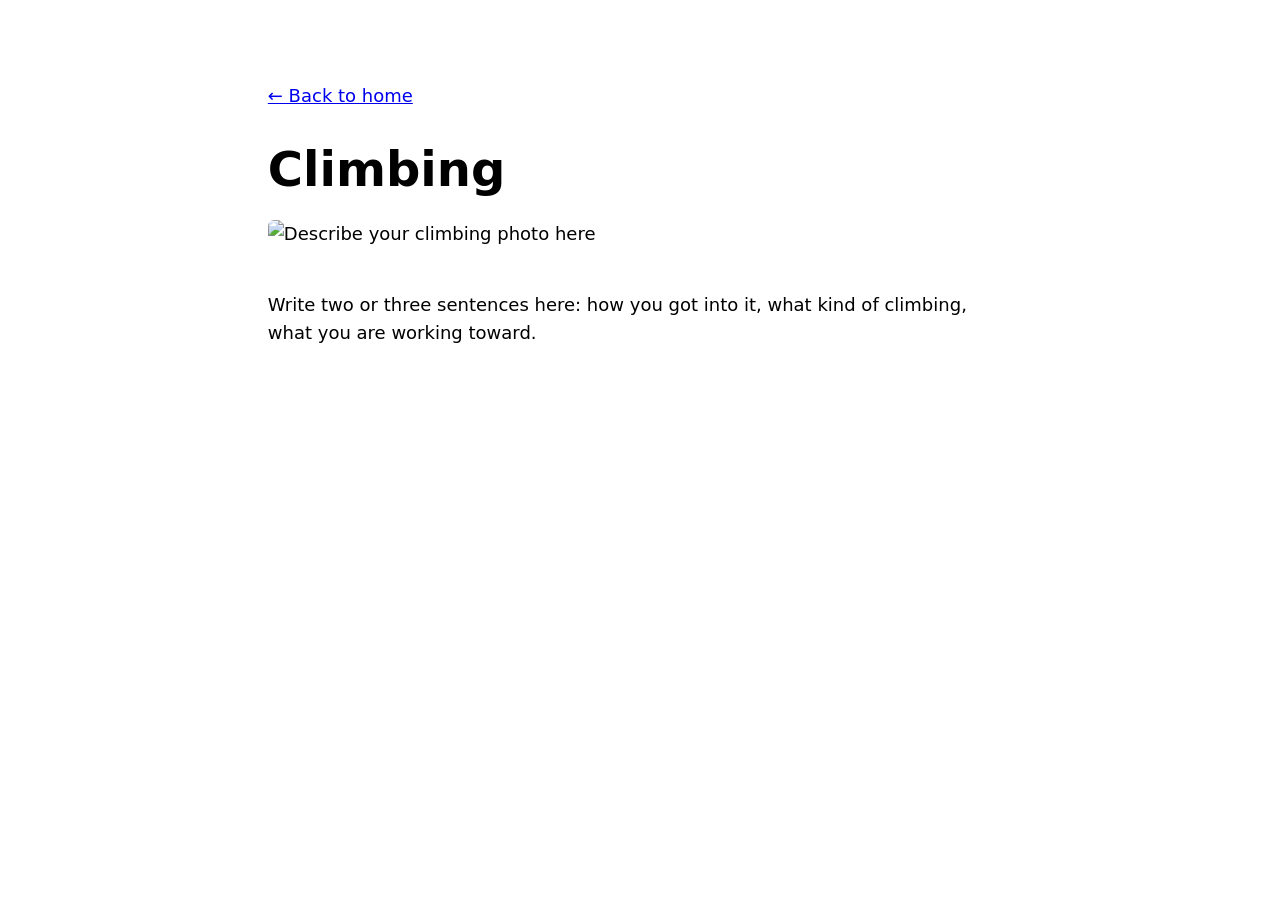
==== climbing.html @ eb4efe3a "Split site into a main page and one page per hobby" ====
<!doctype html>
<html lang="en">
<head>
  <meta charset="utf-8">
  <meta name="viewport" content="width=device-width, initial-scale=1">
  <title>Climbing</title>
  <link rel="stylesheet" href="style.css">
</head>
<body>

  <p><a href="index.html">&larr; Back to home</a></p>

  <h1>Climbing</h1>

  <!-- Add your photo or video: put the file in images/ and update src and alt. -->
  <img class="hero" src="images/climbing.jpg" alt="Describe your climbing photo here">

  <p>
    Write two or three sentences here: how you got into it, what kind of climbing,
    what you are working toward.
  </p>

</body>
</html>
---- style.css ----
/* A deliberately small starting point.
   It exists to prove one thing: this file is loading.
   If you can see spacing and a readable line length, the path in index.html works.

   Delete all of it whenever you want. */

:root {
  /* Makes the page follow the reader's light or dark mode setting, for free. */
  color-scheme: light dark;
}

body {
  font-family: system-ui, -apple-system, "Segoe UI", Roboto, sans-serif;

  /* 65ch caps the line at about 65 characters. Long lines are genuinely hard
     to read, and this single rule does more for legibility than anything else
     in this file. */
  max-width: 65ch;

  margin: 0 auto;
  padding: 4rem 1.5rem;
  line-height: 1.6;
  font-size: 1.125rem;
}

h1 {
  font-size: 3rem;
  line-height: 1.1;
  margin-bottom: 1.5rem;
}

p {
  margin-bottom: 1.5rem;
}

h2 {
  font-size: 1.6rem;
  line-height: 1.2;
  margin-top: 3rem;
  margin-bottom: 1rem;
}

nav ul {
  list-style: none;
  padding: 0;
  margin: 0 0 1.5rem;
  display: flex;
  flex-wrap: wrap;
  gap: 0.5rem 1rem;
}

section {
  scroll-margin-top: 1.5rem;
}

/* The main page (index.html) carries class="home" and gets a wider column so the
   hobby list has room. Hobby pages keep the plain 65ch body for readable text. */
body.home {
  max-width: 80ch;
}

.hobby-list {
  list-style: none;
  padding: 0;
  margin: 2rem 0;
}

.hobby-list li {
  margin-bottom: 1rem;
}

/* Put the thumbnail and the hobby name on one line. */
.hobby-list a {
  display: flex;
  align-items: center;
  gap: 0.75rem;
}

/* Fix the thumbnail to a square box and crop to fill, so a photo of any shape
   still lines up with the others. */
.hobby-list img {
  width: 64px;
  height: 64px;
  object-fit: cover;
  border-radius: 6px;
}

/* The photo or video at the top of a hobby page: full column width, keeps its
   own aspect ratio. */
img.hero {
  width: 100%;
  height: auto;
  border-radius: 6px;
  margin: 0 0 1.5rem;
}
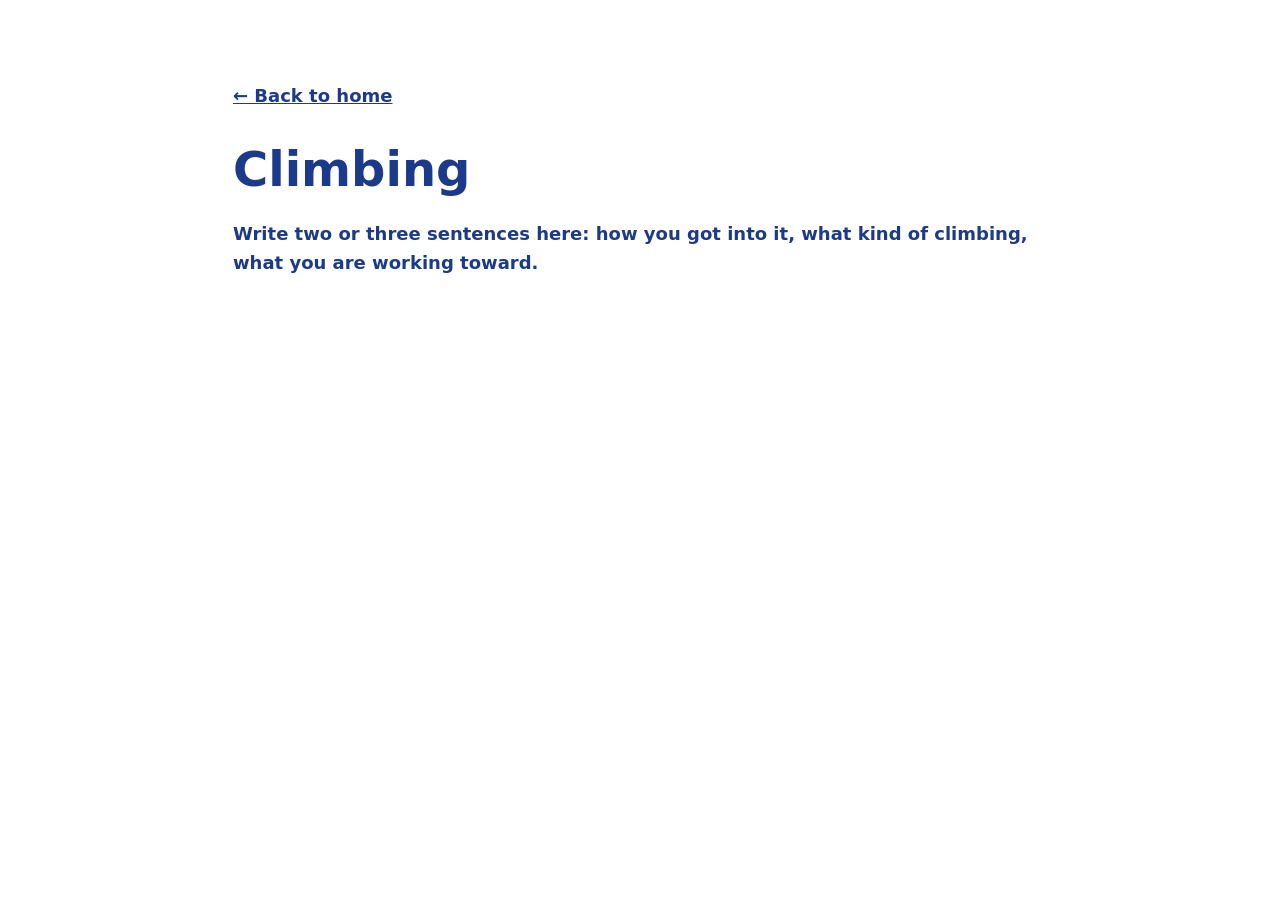
==== commit b64b637e: "Add per-hobby image folders and gallery.py Each hobby now has an images/<hobby>/ folder with a capti" ====
--- a/climbing.html
+++ b/climbing.html
@@ -12,13 +12,24 @@
 
   <h1>Climbing</h1>
 
-  <!-- Add your photo or video: put the file in images/ and update src and alt. -->
-  <img class="hero" src="images/climbing.jpg" alt="Describe your climbing photo here">
+  <!--
+    Photos: drop image files into images/climbing/, add a line for each to
+    images/climbing/captions.txt, then run  python3 gallery.py
+    It fills in the hero image below and the gallery lower down, rewriting only
+    the text between the start/end markers. Edit freely around them.
+  -->
+  <!-- hero:start -->
+  <!-- No photo yet. Add files to images/climbing/ and run python3 gallery.py -->
+  <!-- hero:end -->
 
   <p>
     Write two or three sentences here: how you got into it, what kind of climbing,
     what you are working toward.
   </p>
 
+  <!-- gallery:start -->
+  <!-- No photos yet. Add files to images/climbing/ and run python3 gallery.py -->
+  <!-- gallery:end -->
+
 </body>
 </html>
--- a/style.css
+++ b/style.css
@@ -5,8 +5,12 @@
    Delete all of it whenever you want. */
 
 :root {
-  /* Makes the page follow the reader's light or dark mode setting, for free. */
-  color-scheme: light dark;
+  /* Force a light page: this theme is white background, blue text, and should
+     not follow a reader's dark mode setting. */
+  color-scheme: light;
+
+  /* The one blue used everywhere: dark enough to read as bold text on white. */
+  --blue: #1b3a8a;
 }
 
 body {
@@ -21,12 +25,19 @@
   padding: 4rem 1.5rem;
   line-height: 1.6;
   font-size: 1.125rem;
+
+  /* Blue-and-white theme. Every element inherits colour and weight from body,
+     so this one place makes all the text bold blue on a white page. */
+  background: #ffffff;
+  color: var(--blue);
+  font-weight: 700;
 }
 
 h1 {
   font-size: 3rem;
   line-height: 1.1;
   margin-bottom: 1.5rem;
+  color: var(--blue);
 }
 
 p {
@@ -38,6 +49,14 @@
   line-height: 1.2;
   margin-top: 3rem;
   margin-bottom: 1rem;
+  color: var(--blue);
+}
+
+/* Links stay the theme blue but keep their underline, so they read as links
+   and not just more bold text. */
+a {
+  color: var(--blue);
+  text-decoration: underline;
 }
 
 nav ul {
@@ -93,3 +112,25 @@
   border-radius: 6px;
   margin: 0 0 1.5rem;
 }
+
+/* Photo grid on a hobby page. gallery.py fills the <ul class="gallery"> from the
+   files in images/<hobby>/. auto-fill makes as many columns as fit, each at
+   least 160px wide, so the grid reflows from one column on a phone to several on
+   a laptop with no media query. */
+.gallery {
+  list-style: none;
+  padding: 0;
+  margin: 0 0 1.5rem;
+  display: grid;
+  grid-template-columns: repeat(auto-fill, minmax(160px, 1fr));
+  gap: 8px;
+}
+
+/* Crop each photo to a uniform 4:3 cell instead of stretching it, so mixed
+   portrait and landscape shots still line up. */
+.gallery img {
+  width: 100%;
+  aspect-ratio: 4 / 3;
+  object-fit: cover;
+  border-radius: 6px;
+}
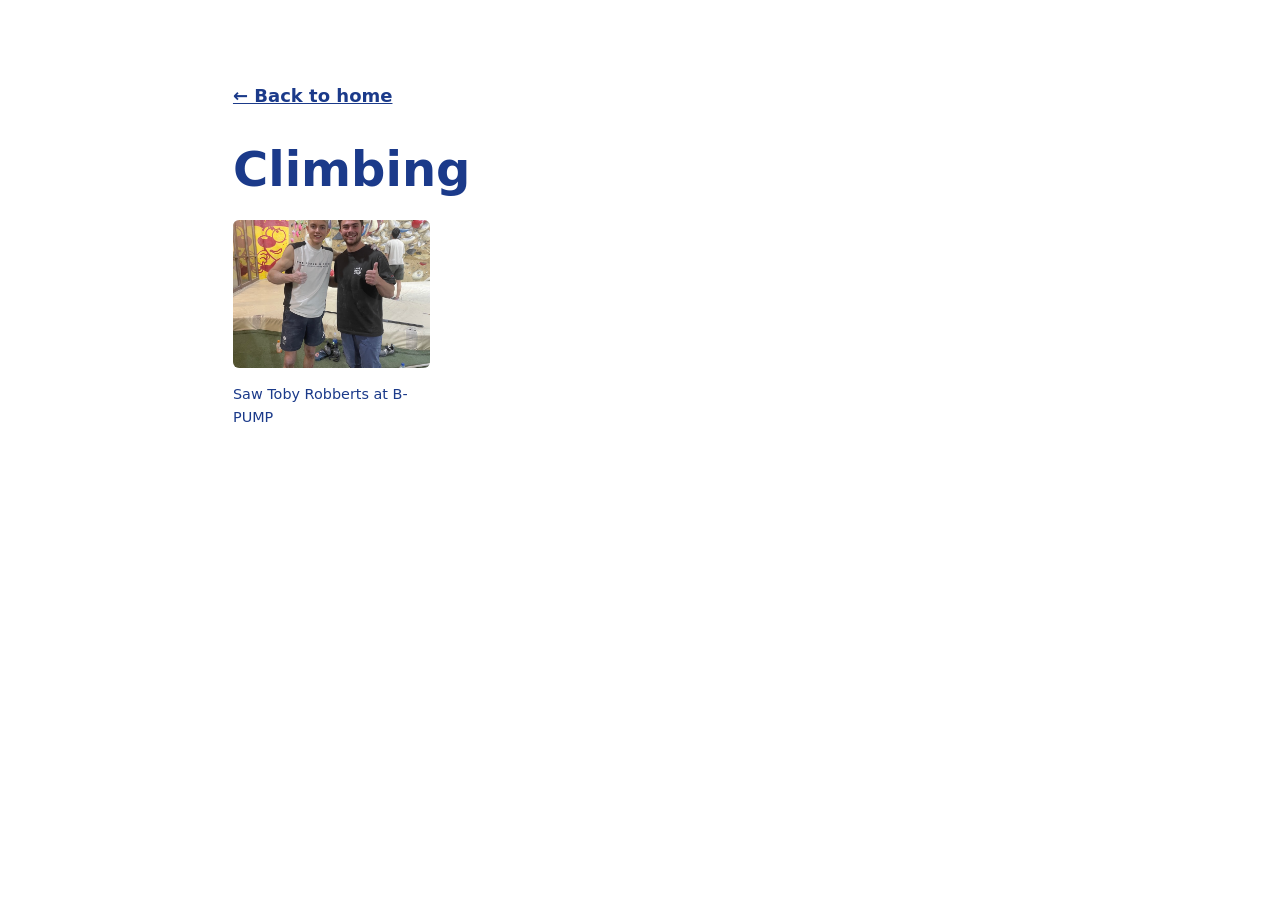
==== commit 1d9a88d9: "Drop hero image, add bottom media grid with video support Hobby pages now put the heading and descri" ====
--- a/climbing.html
+++ b/climbing.html
@@ -12,23 +12,26 @@
 
   <h1>Climbing</h1>
 
+  <!-- lead:start -->
+  <!-- Write this page's description in images/climbing/description.txt, then run python3 gallery.py -->
+  <!-- lead:end -->
+
   <!--
-    Photos: drop image files into images/climbing/, add a line for each to
-    images/climbing/captions.txt, then run  python3 gallery.py
-    It fills in the hero image below and the gallery lower down, rewriting only
-    the text between the start/end markers. Edit freely around them.
+    Photos and videos: drop files into images/climbing/, add a line for each to
+    images/climbing/captions.txt (filename | caption), and write this page's
+    description in images/climbing/description.txt. Then run  python3 gallery.py
+    Everything shows in one grid at the bottom. The script rewrites only the text
+    between the start/end markers, so edit freely around them.
   -->
-  <!-- hero:start -->
-  <!-- No photo yet. Add files to images/climbing/ and run python3 gallery.py -->
-  <!-- hero:end -->
-
-  <p>
-    Write two or three sentences here: how you got into it, what kind of climbing,
-    what you are working toward.
-  </p>
-
   <!-- gallery:start -->
-  <!-- No photos yet. Add files to images/climbing/ and run python3 gallery.py -->
+  <ul class="gallery">
+    <li>
+      <figure>
+        <img src="images/climbing/4B75F311-D1F3-4174-B4D2-8FD5E62AE08F_1_105_c.jpeg" alt="Saw Toby Robberts at B-PUMP">
+        <figcaption>Saw Toby Robberts at B-PUMP</figcaption>
+      </figure>
+    </li>
+  </ul>
   <!-- gallery:end -->
 
 </body>
--- a/style.css
+++ b/style.css
@@ -104,13 +104,11 @@
   border-radius: 6px;
 }
 
-/* The photo or video at the top of a hobby page: full column width, keeps its
-   own aspect ratio. */
-img.hero {
-  width: 100%;
-  height: auto;
-  border-radius: 6px;
-  margin: 0 0 1.5rem;
+/* The page description under a hobby heading, from description.txt. Normal
+   weight so it reads as prose against the bold body text. */
+p.lead {
+  font-weight: 400;
+  margin-top: 0;
 }
 
 /* Photo grid on a hobby page. gallery.py fills the <ul class="gallery"> from the
@@ -126,11 +124,24 @@
   gap: 8px;
 }
 
-/* Crop each photo to a uniform 4:3 cell instead of stretching it, so mixed
-   portrait and landscape shots still line up. */
-.gallery img {
+.gallery figure {
+  margin: 0;
+}
+
+/* Crop each photo (and size each video) to a uniform 4:3 cell instead of
+   stretching it, so mixed portrait and landscape shots still line up. */
+.gallery img,
+.gallery video {
   width: 100%;
   aspect-ratio: 4 / 3;
   object-fit: cover;
   border-radius: 6px;
 }
+
+/* The visible caption under a photo, taken from captions.txt. Lighter than the
+   bold body text so it reads as a caption. */
+figcaption {
+  margin-top: 0.4rem;
+  font-size: 0.9rem;
+  font-weight: 400;
+}
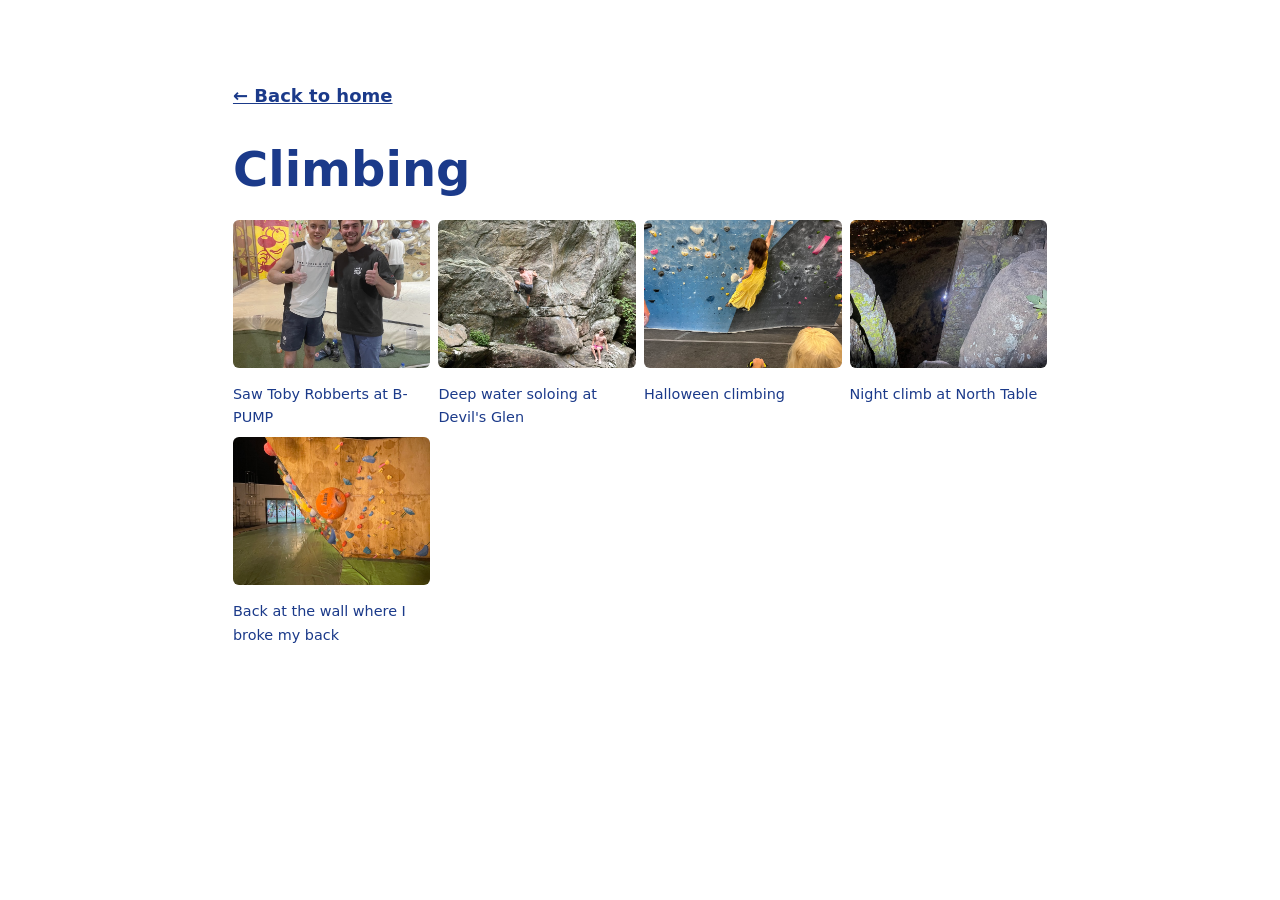
==== commit 6f38428f: "Add climbing, parkour, and tennis photos with captions Removed a few Live Photo stills that were mea" ====
--- a/climbing.html
+++ b/climbing.html
@@ -31,6 +31,30 @@
         <figcaption>Saw Toby Robberts at B-PUMP</figcaption>
       </figure>
     </li>
+    <li>
+      <figure>
+        <img src="images/climbing/4D29E7E4-F9E9-4D4D-A57E-E1B86F4B0C47_1_105_c.jpeg" alt="Deep water soloing at Devil&#x27;s Glen">
+        <figcaption>Deep water soloing at Devil&#x27;s Glen</figcaption>
+      </figure>
+    </li>
+    <li>
+      <figure>
+        <img src="images/climbing/868D5A21-B8AD-410B-8319-9B3877476BF7_1_102_o.jpeg" alt="Halloween climbing">
+        <figcaption>Halloween climbing</figcaption>
+      </figure>
+    </li>
+    <li>
+      <figure>
+        <img src="images/climbing/BEA57572-B3FA-4F4E-9CFF-D58DFBC645FB_1_105_c.jpeg" alt="Night climb at North Table">
+        <figcaption>Night climb at North Table</figcaption>
+      </figure>
+    </li>
+    <li>
+      <figure>
+        <img src="images/climbing/DDF55809-1912-4C48-B3CA-0DBA7BBFCE35_1_105_c.jpeg" alt="Back at the wall where I broke my back">
+        <figcaption>Back at the wall where I broke my back</figcaption>
+      </figure>
+    </li>
   </ul>
   <!-- gallery:end -->
 
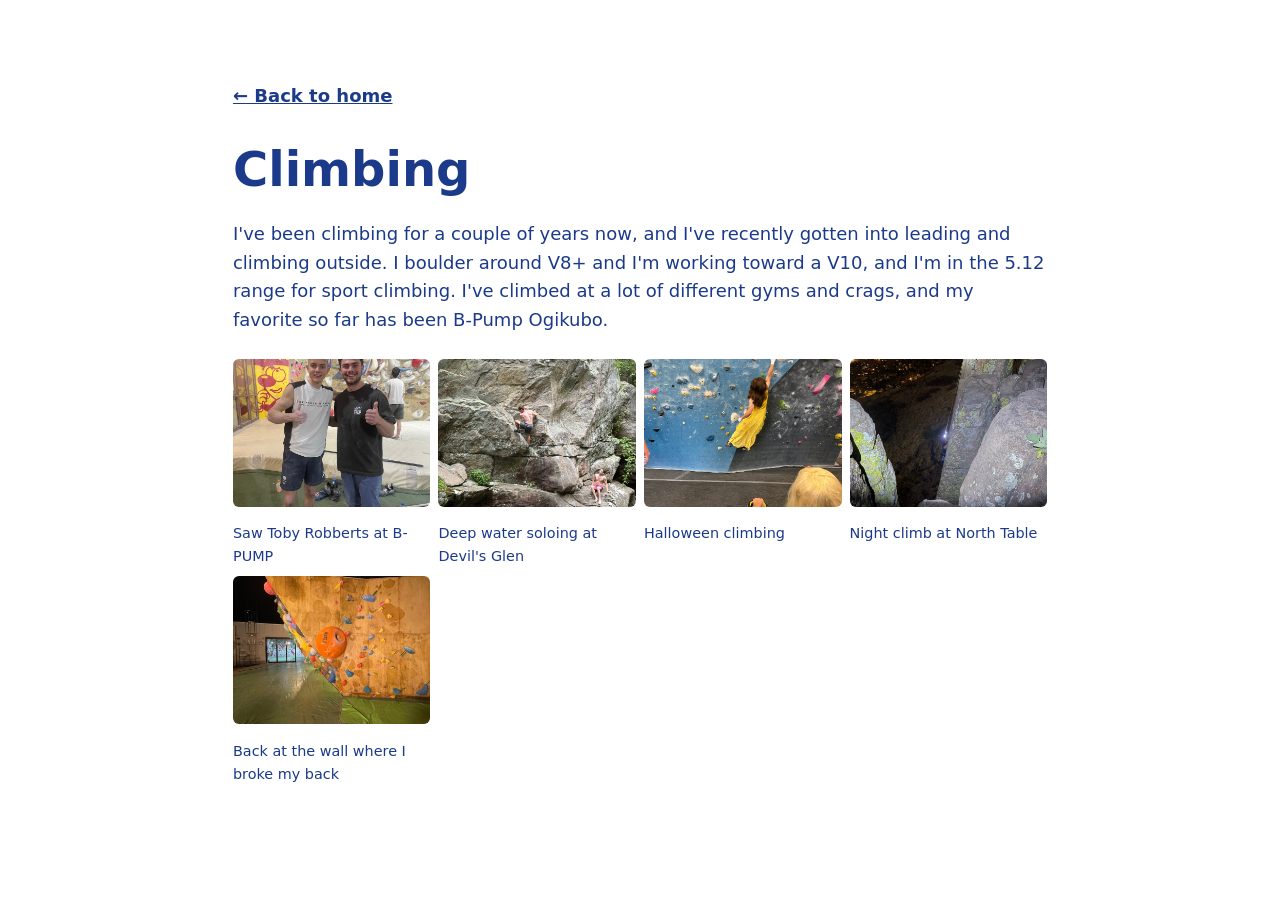
==== commit 5c386641: "Write the home page intro and the four hobby descriptions" ====
--- a/climbing.html
+++ b/climbing.html
@@ -13,7 +13,7 @@
   <h1>Climbing</h1>
 
   <!-- lead:start -->
-  <!-- Write this page's description in images/climbing/description.txt, then run python3 gallery.py -->
+  <p class="lead">I&#x27;ve been climbing for a couple of years now, and I&#x27;ve recently gotten into leading and climbing outside. I boulder around V8+ and I&#x27;m working toward a V10, and I&#x27;m in the 5.12 range for sport climbing. I&#x27;ve climbed at a lot of different gyms and crags, and my favorite so far has been B-Pump Ogikubo.</p>
   <!-- lead:end -->
 
   <!--
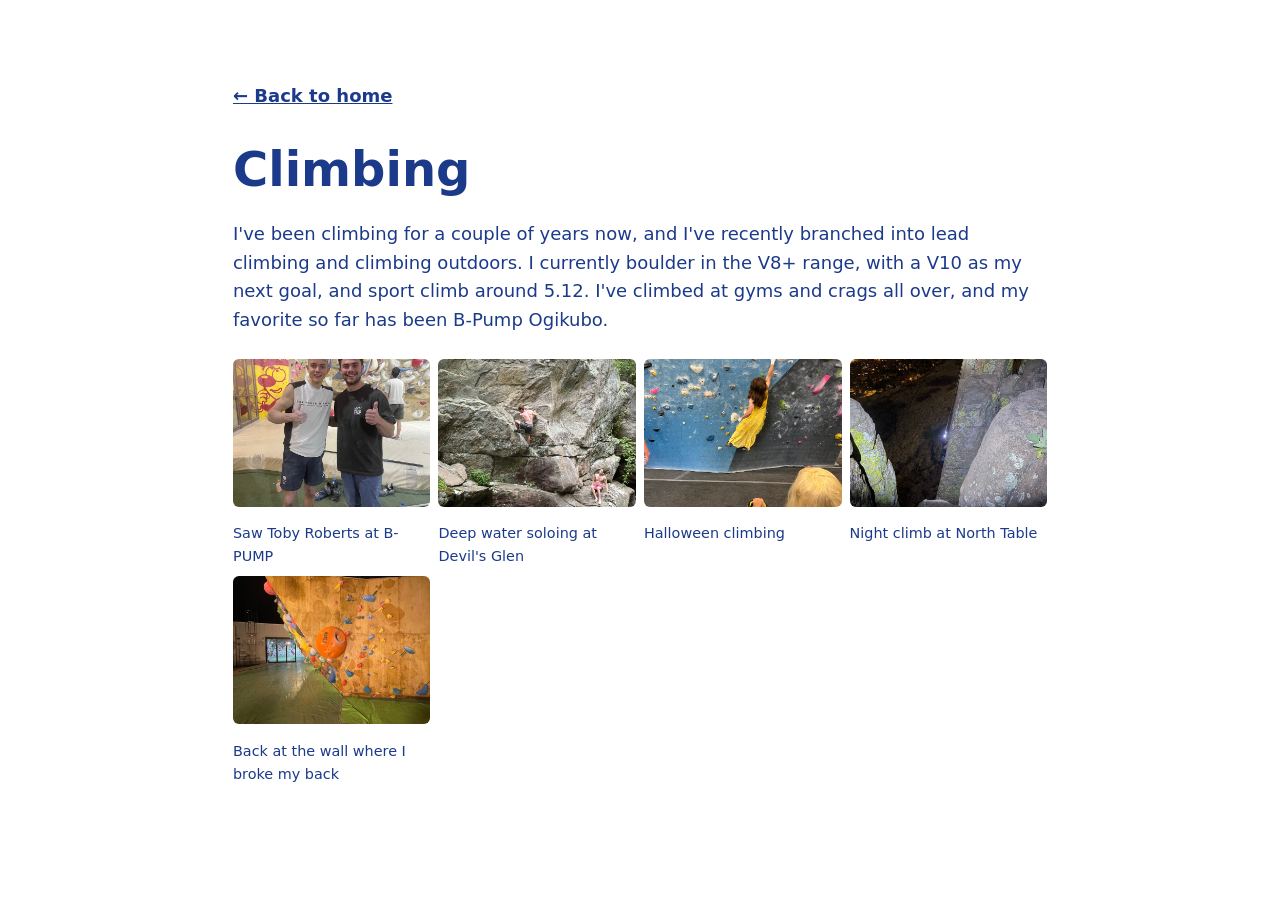
==== commit cb151482: "Add hiking, weightlifting, content creation, and misc pages Also reworded the existing hobby descrip" ====
--- a/climbing.html
+++ b/climbing.html
@@ -13,7 +13,7 @@
   <h1>Climbing</h1>
 
   <!-- lead:start -->
-  <p class="lead">I&#x27;ve been climbing for a couple of years now, and I&#x27;ve recently gotten into leading and climbing outside. I boulder around V8+ and I&#x27;m working toward a V10, and I&#x27;m in the 5.12 range for sport climbing. I&#x27;ve climbed at a lot of different gyms and crags, and my favorite so far has been B-Pump Ogikubo.</p>
+  <p class="lead">I&#x27;ve been climbing for a couple of years now, and I&#x27;ve recently branched into lead climbing and climbing outdoors. I currently boulder in the V8+ range, with a V10 as my next goal, and sport climb around 5.12. I&#x27;ve climbed at gyms and crags all over, and my favorite so far has been B-Pump Ogikubo.</p>
   <!-- lead:end -->
 
   <!--
@@ -27,8 +27,8 @@
   <ul class="gallery">
     <li>
       <figure>
-        <img src="images/climbing/4B75F311-D1F3-4174-B4D2-8FD5E62AE08F_1_105_c.jpeg" alt="Saw Toby Robberts at B-PUMP">
-        <figcaption>Saw Toby Robberts at B-PUMP</figcaption>
+        <img src="images/climbing/4B75F311-D1F3-4174-B4D2-8FD5E62AE08F_1_105_c.jpeg" alt="Saw Toby Roberts at B-PUMP">
+        <figcaption>Saw Toby Roberts at B-PUMP</figcaption>
       </figure>
     </li>
     <li>
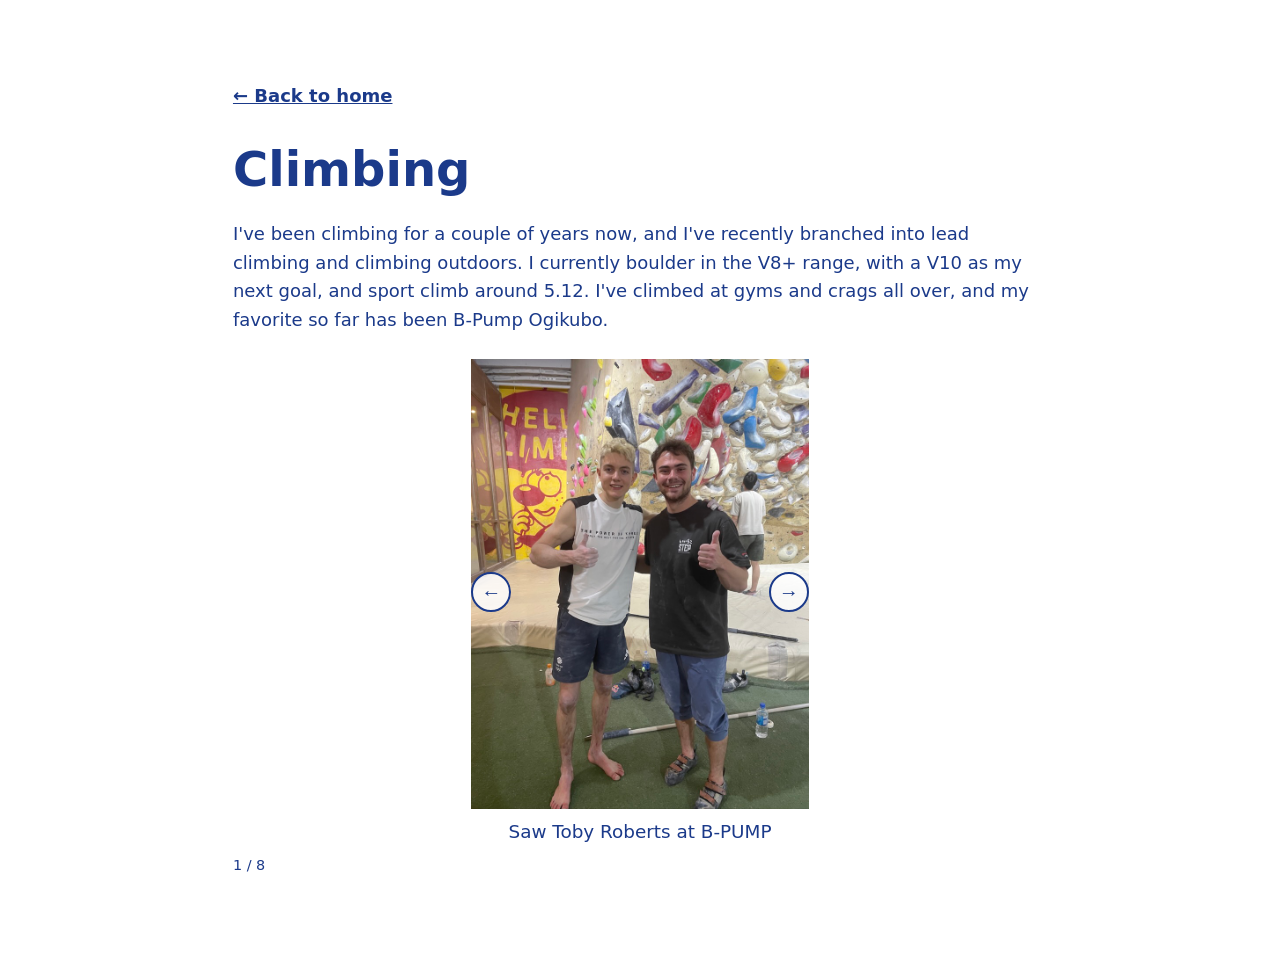
==== commit 8af9f95d: "Replace the photo grid with a one-at-a-time carousel Each hobby page now shows one photo or video at" ====
--- a/climbing.html
+++ b/climbing.html
@@ -24,39 +24,45 @@
     between the start/end markers, so edit freely around them.
   -->
   <!-- gallery:start -->
-  <ul class="gallery">
-    <li>
-      <figure>
-        <img src="images/climbing/4B75F311-D1F3-4174-B4D2-8FD5E62AE08F_1_105_c.jpeg" alt="Saw Toby Roberts at B-PUMP">
-        <figcaption>Saw Toby Roberts at B-PUMP</figcaption>
-      </figure>
-    </li>
-    <li>
-      <figure>
-        <img src="images/climbing/4D29E7E4-F9E9-4D4D-A57E-E1B86F4B0C47_1_105_c.jpeg" alt="Deep water soloing at Devil&#x27;s Glen">
-        <figcaption>Deep water soloing at Devil&#x27;s Glen</figcaption>
-      </figure>
-    </li>
-    <li>
-      <figure>
-        <img src="images/climbing/868D5A21-B8AD-410B-8319-9B3877476BF7_1_102_o.jpeg" alt="Halloween climbing">
-        <figcaption>Halloween climbing</figcaption>
-      </figure>
-    </li>
-    <li>
-      <figure>
-        <img src="images/climbing/BEA57572-B3FA-4F4E-9CFF-D58DFBC645FB_1_105_c.jpeg" alt="Night climb at North Table">
-        <figcaption>Night climb at North Table</figcaption>
-      </figure>
-    </li>
-    <li>
-      <figure>
-        <img src="images/climbing/DDF55809-1912-4C48-B3CA-0DBA7BBFCE35_1_105_c.jpeg" alt="Back at the wall where I broke my back">
-        <figcaption>Back at the wall where I broke my back</figcaption>
-      </figure>
-    </li>
-  </ul>
+  <div class="carousel">
+    <figure class="carousel-slide">
+      <img src="images/climbing/4B75F311-D1F3-4174-B4D2-8FD5E62AE08F_1_105_c.jpeg" alt="Saw Toby Roberts at B-PUMP">
+      <figcaption>Saw Toby Roberts at B-PUMP</figcaption>
+    </figure>
+    <figure class="carousel-slide" hidden>
+      <img src="images/climbing/4D29E7E4-F9E9-4D4D-A57E-E1B86F4B0C47_1_105_c.jpeg" alt="Deep water soloing at Devil&#x27;s Glen">
+      <figcaption>Deep water soloing at Devil&#x27;s Glen</figcaption>
+    </figure>
+    <figure class="carousel-slide" hidden>
+      <img src="images/climbing/868D5A21-B8AD-410B-8319-9B3877476BF7_1_102_o.jpeg" alt="Halloween climbing">
+      <figcaption>Halloween climbing</figcaption>
+    </figure>
+    <figure class="carousel-slide" hidden>
+      <img src="images/climbing/BEA57572-B3FA-4F4E-9CFF-D58DFBC645FB_1_105_c.jpeg" alt="Night climb at North Table">
+      <figcaption>Night climb at North Table</figcaption>
+    </figure>
+    <figure class="carousel-slide" hidden>
+      <img src="images/climbing/DDF55809-1912-4C48-B3CA-0DBA7BBFCE35_1_105_c.jpeg" alt="Back at the wall where I broke my back">
+      <figcaption>Back at the wall where I broke my back</figcaption>
+    </figure>
+    <figure class="carousel-slide" hidden>
+      <img src="images/climbing/IMG_1569.JPG" alt="Built my own climbing wall in my room">
+      <figcaption>Built my own climbing wall in my room</figcaption>
+    </figure>
+    <figure class="carousel-slide" hidden>
+      <video src="images/climbing/IMG_1852.mp4" controls></video>
+      <figcaption>Fun dynamic climb at B-Pump</figcaption>
+    </figure>
+    <figure class="carousel-slide" hidden>
+      <video src="images/climbing/IMG_7236.mp4" controls></video>
+      <figcaption>Cool dyno at the Mines Rec</figcaption>
+    </figure>
+    <button type="button" class="carousel-prev" aria-label="Previous">&larr;</button>
+    <button type="button" class="carousel-next" aria-label="Next">&rarr;</button>
+    <p class="carousel-counter">1 / 8</p>
+  </div>
   <!-- gallery:end -->
 
+  <script src="carousel.js"></script>
 </body>
 </html>
--- a/style.css
+++ b/style.css
@@ -111,37 +111,72 @@
   margin-top: 0;
 }
 
-/* Photo grid on a hobby page. gallery.py fills the <ul class="gallery"> from the
-   files in images/<hobby>/. auto-fill makes as many columns as fit, each at
-   least 160px wide, so the grid reflows from one column on a phone to several on
-   a laptop with no media query. */
-.gallery {
-  list-style: none;
-  padding: 0;
+/* One-at-a-time photo/video viewer on a hobby page. gallery.py fills the
+   .carousel div with one <figure class="carousel-slide"> per file; all but the
+   first start with the hidden attribute, and carousel.js shows one slide at a
+   time as the prev/next buttons are clicked. */
+.carousel {
+  position: relative;
   margin: 0 0 1.5rem;
-  display: grid;
-  grid-template-columns: repeat(auto-fill, minmax(160px, 1fr));
-  gap: 8px;
 }
 
-.gallery figure {
+.carousel-slide {
   margin: 0;
 }
 
-/* Crop each photo (and size each video) to a uniform 4:3 cell instead of
-   stretching it, so mixed portrait and landscape shots still line up. */
-.gallery img,
-.gallery video {
+/* Fixed height, same for every photo or video, so a tall portrait shot still
+   leaves the caption, arrows, and counter visible without scrolling.
+   object-fit: contain shows the whole photo with no cropping, which can
+   letterbox a portrait shot (empty space left/right); carousel.js measures
+   that gap after each slide loads and moves the arrows in to sit flush
+   against the actual visible photo instead of the outer box. */
+.carousel-slide img,
+.carousel-slide video {
   width: 100%;
-  aspect-ratio: 4 / 3;
-  object-fit: cover;
+  height: 50vh;
+  object-fit: contain;
   border-radius: 6px;
+  display: block;
+}
+
+/* Round prev/next buttons, overlaid on the sides of the image. */
+.carousel-prev,
+.carousel-next {
+  position: absolute;
+  top: 45%;
+  transform: translateY(-50%);
+  width: 2.5rem;
+  height: 2.5rem;
+  border-radius: 50%;
+  border: 2px solid var(--blue);
+  background: rgba(255, 255, 255, 0.85);
+  color: var(--blue);
+  font-weight: 700;
+  font-size: 1.25rem;
+  line-height: 1;
+  cursor: pointer;
+}
+
+.carousel-prev {
+  left: 0.5rem;
+}
+
+.carousel-next {
+  right: 0.5rem;
+}
+
+.carousel-counter {
+  margin: 0.5rem 0 0;
+  text-align: left;
+  font-size: 0.9rem;
+  font-weight: 400;
 }
 
 /* The visible caption under a photo, taken from captions.txt. Lighter than the
    bold body text so it reads as a caption. */
 figcaption {
-  margin-top: 0.4rem;
-  font-size: 0.9rem;
+  margin-top: 0.5rem;
+  text-align: center;
+  font-size: 1.15rem;
   font-weight: 400;
 }
